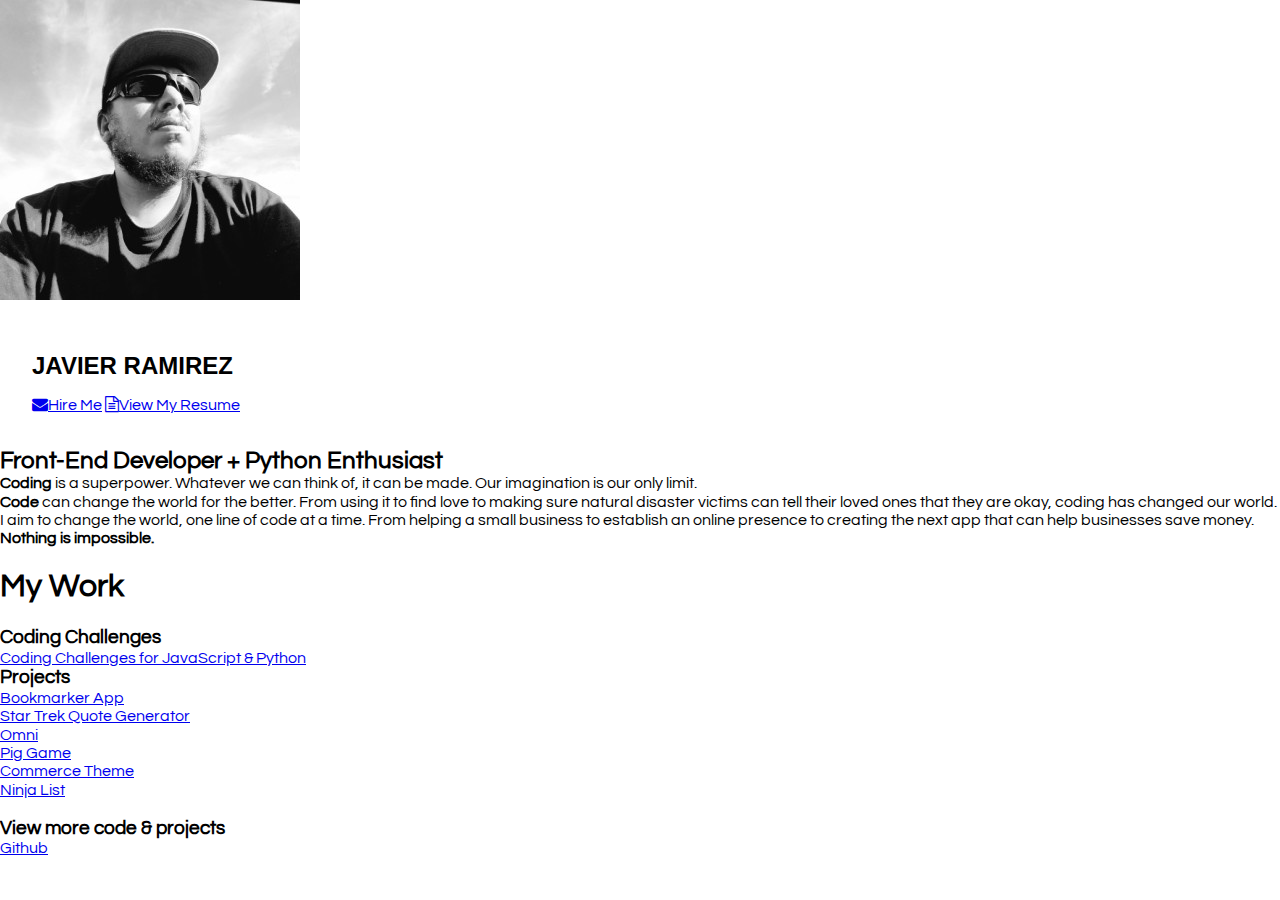
==== index.html @ a60aa667 "Updated View My Resume button with new drive link" ====
<!DOCTYPE html>
<html lang="en">

<head>
    <!-- Global site tag (gtag.js) - Google Analytics -->
    <script async src="https://www.googletagmanager.com/gtag/js?id=UA-90315346-2"></script>
    <script>
        window.dataLayer = window.dataLayer || [];

        function gtag() {
            dataLayer.push(arguments);
        }
        gtag('js', new Date());

        gtag('config', 'UA-90315346-2');
    </script>

    <meta charset="UTF-8">
    <meta name="viewport" content="width=device-width, initial-scale=1.0">
    <meta http-equiv="X-UA-Compatible" content="ie=edge">
    <meta name="description" content="Javier Ramirez's Portfolio website. Enthusiastic Fullstack Developer with a deep love for learning all things programming.">
    <meta name="keywords" content="portfolio, javascript, python, html, css, front-end developer, fullstack developer, fresno, selma, ca">
    <meta name="robots" content="follow">

    <title>Javier Ramirez's Portfolio</title>
    <link rel="shortcut icon"
    href="https://apolloinfinity.github.io/favicon.ico"
    type="image/x-icon" />
    <link rel="stylesheet" href="lib/css/normalize.css">
    <link href="https://fonts.googleapis.com/css?family=Questrial" rel="stylesheet">
    <link href="https://maxcdn.bootstrapcdn.com/font-awesome/4.7.0/css/font-awesome.min.css" rel="stylesheet" integrity="sha384-wvfXpqpZZVQGK6TAh5PVlGOfQNHSoD2xbE+QkPxCAFlNEevoEH3Sl0sibVcOQVnN"
        crossorigin="anonymous">
    <link rel="stylesheet" href="https://code.ionicframework.com/ionicons/2.0.1/css/ionicons.min.css">
    <link rel="stylesheet" href="src/css/app.css">
</head>

<body>
    <div id="grid">
        <div class="about">
            <!-- <h1>Javier Ramirez</h1> -->
            <header id="sub-grid">
                <div class="img-contain">
                    <img src="src/img/me.jpg" alt="">

                </div>
                <div class="info">
                    <h1>Javier Ramirez</h1>
                    <a href="mailto:apollo.infinity88@gmail.com" target="_top">
                        <i class="fa fa-envelope" aria-hidden="true"></i>Hire Me</a>
                    <a href="https://drive.google.com/file/d/19QDh_5QiXsKKDKaJ6Zr1yBKx8p1rsdsd/view?usp=sharing" target="_blank">
                        <i class="fa fa-file-text-o" aria-hidden="true"></i>View My Resume</a>

                </div>

                <div class="main">
                    <h2>Front-End Developer + Python Enthusiast</h2>
                    <p>
                        <strong>Coding</strong> is a superpower. Whatever we can think of, it can be made. Our imagination is our
                        only limit.</p>
                    <p>
                        <strong>Code</strong> can change the world for the better. From using it to find love to making sure natural
                        disaster victims can tell their loved ones that they are okay, coding has changed our world.</p>
                    <p>I aim to change the world, one line of code at a time. From helping a small business to establish an
                        online presence to creating the next app that can help businesses save money.</p>
                    <p>
                        <strong>Nothing is impossible.</strong>
                    </p>
                </div>
            </header>


        </div>
        <div class="projects">
            <!-- <h1>My Projects</h1> -->
            <h1>My Work</h1>

            <h3>Coding Challenges</h3>
            <a href="https://github.com/apolloinfinity/coding-challenges">Coding Challenges for JavaScript &amp; Python</a>
            <br>
            <h3>Projects</h3>
            <ul class="proj">
                <li>
                    <a href="projects/bookmarker/" target="_blank">
                        Bookmarker App
                        <i class="ion-social-html5"></i>
                        <i class="ion-social-css3"></i>
                        <i class="ion-social-javascript"></i>
                    </a>
                </li>
                <li>
                    <a href="projects/quotegenerator/" target="_blank">
                        Star Trek Quote Generator
                        <i class="ion-social-html5"></i>
                        <i class="ion-social-css3"></i>
                        <i class="ion-social-javascript"></i>
                    </a>
                </li>
                <li>
                    <a href="projects/omnifood/" target="_blank">
                        Omni
                        <i class="ion-social-html5"></i>
                        <i class="ion-social-css3"></i>
                        <i class="ion-social-javascript"></i>
                    </a>
                </li>
                <li>
                    <a href="projects/piggame/" target="_blank">
                        Pig Game
                        <i class="ion-social-html5"></i>
                        <i class="ion-social-css3"></i>
                        <i class="ion-social-javascript"></i>
                    </a>
                </li>
                <li>
                    <a href="projects/commerce/" target="_blank">
                        Commerce Theme
                        <i class="ion-social-html5"></i>
                        <i class="ion-social-css3"></i>
                    </a>
                </li>
                <li>
                    <a href="projects/ninjalist//#!/home" target="_blank">
                        Ninja List
                        <i class="ion-social-angular"></i>
                    </a>
                </li>
            </ul>
            <br>
            <h3>View more code &amp; projects</h3>
            <a href="https://github.com/apolloinfinity" target="_blank">Github</a>
        </div>
        <footer>

        </footer>
    </div>

</body>

</html>

<!-- TODO: add Media Queries to make project look good on phone. -->
---- src/css/app.css ----
/**************/
/*CSS Variables */
/**************/
:root {
    --text-color: #474647;
    --blue: #2D7DD2;
    --green: #97CC04;
    --yellow: #EEB902;
    --orange: #F45D01;

    /*Another Color Scheme*/
    --light-blue: #4D9DE0;
    --salmon: #E15554;
    --flower-yellow: #E1BC29;
    --light-green: #3BB273;
    --light-purple: #7768AE;
}

/**************/
/*Defaults */
/**************/
html {
    box-sizing: border-box;
    /* overflow: hidden; */
}

*, *:before, *:after {
    box-sizing: inherit;
    padding:0;
    margin: 0;
}

body {
    /* background-color: var(--light-green); */
    font-family: 'Questrial', sans-serif;
}

div.main-grid {
    display: grid;
    height: 100vh;
    background-color: #fff;
    grid-template-columns: 40% 30% 30%;

}

aside.aside-grid-left {
    display: grid;
    grid-template-rows: repeat(50%);
    grid-gap: 20px;
    /* background-color: var(--nav-bar); */
}

aside.aside-grid-right {
    display: grid;
    grid-template-rows: repeat(50%);
    grid-gap: 20px;
    /* background-color: var(--nav-bar); */
}

main.bg-img {
    /* background-color: var(--salmon); */
    background-image: url('../img/desk.jpeg');
    background-size: cover;
    background-position: center bottom;
}

.left-aside {
    
}
.name {
    /* text-align: center ; */
    padding: 2em;
}

.info {
    background-color: var(--gre?en);
    padding: 2em;
}

.info h1 {
    font-size: 1.5em;
    text-transform: uppercase;
    font-family: 'Montserrat', sans-serif;
    font-weight: 700;
}

.info h1 small {
    color: var(--text-color);
    font-size: 20px;
    font-family: 'Ubuntu', sans-serif;
    font-weight: 500;
}

.info p {
    margin-top: 30px;
    font-size: 1em;
}

.name {
    display: flex;
    /* background-color: var(--yellow); */
    justify-content: flex-start;
    align-items: center;
}
.name img {
    height: 100px;
    width: auto;
    border-radius: 50%;
    /* display: inline-block; */
}

.name h2 {
    margin-left: 25px;
    /* display: inline-block; */
    /* background-color: var(--light-purple); */
}

.top {
    background-color: var(--light-green);
}
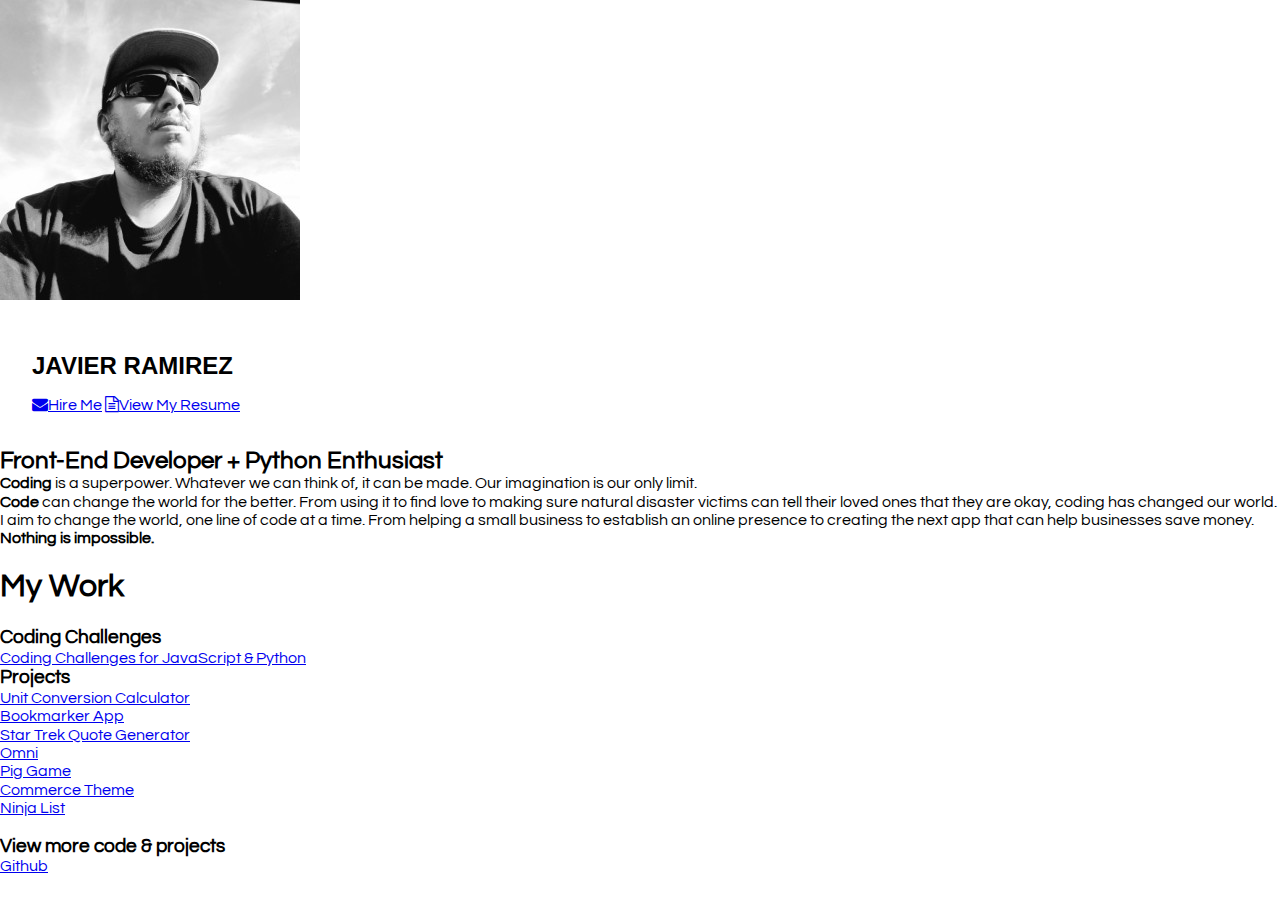
==== commit 680efc85: "Added Unit Conversion Calculator project" ====
--- a/index.html
+++ b/index.html
@@ -23,9 +23,7 @@
     <meta name="robots" content="follow">
 
     <title>Javier Ramirez's Portfolio</title>
-    <link rel="shortcut icon"
-    href="https://apolloinfinity.github.io/favicon.ico"
-    type="image/x-icon" />
+    <link rel="shortcut icon" href="https://apolloinfinity.github.io/favicon.ico" type="image/x-icon" />
     <link rel="stylesheet" href="lib/css/normalize.css">
     <link href="https://fonts.googleapis.com/css?family=Questrial" rel="stylesheet">
     <link href="https://maxcdn.bootstrapcdn.com/font-awesome/4.7.0/css/font-awesome.min.css" rel="stylesheet" integrity="sha384-wvfXpqpZZVQGK6TAh5PVlGOfQNHSoD2xbE+QkPxCAFlNEevoEH3Sl0sibVcOQVnN"
@@ -79,6 +77,14 @@
             <br>
             <h3>Projects</h3>
             <ul class="proj">
+                <li>
+                    <a href="projects/unitconversion/" target="_blank">
+                        Unit Conversion Calculator
+                        <i class="ion-social-html5"></i>
+                        <i class="ion-social-css3"></i>
+                        <i class="ion-social-javascript"></i>
+                    </a>
+                </li>
                 <li>
                     <a href="projects/bookmarker/" target="_blank">
                         Bookmarker App
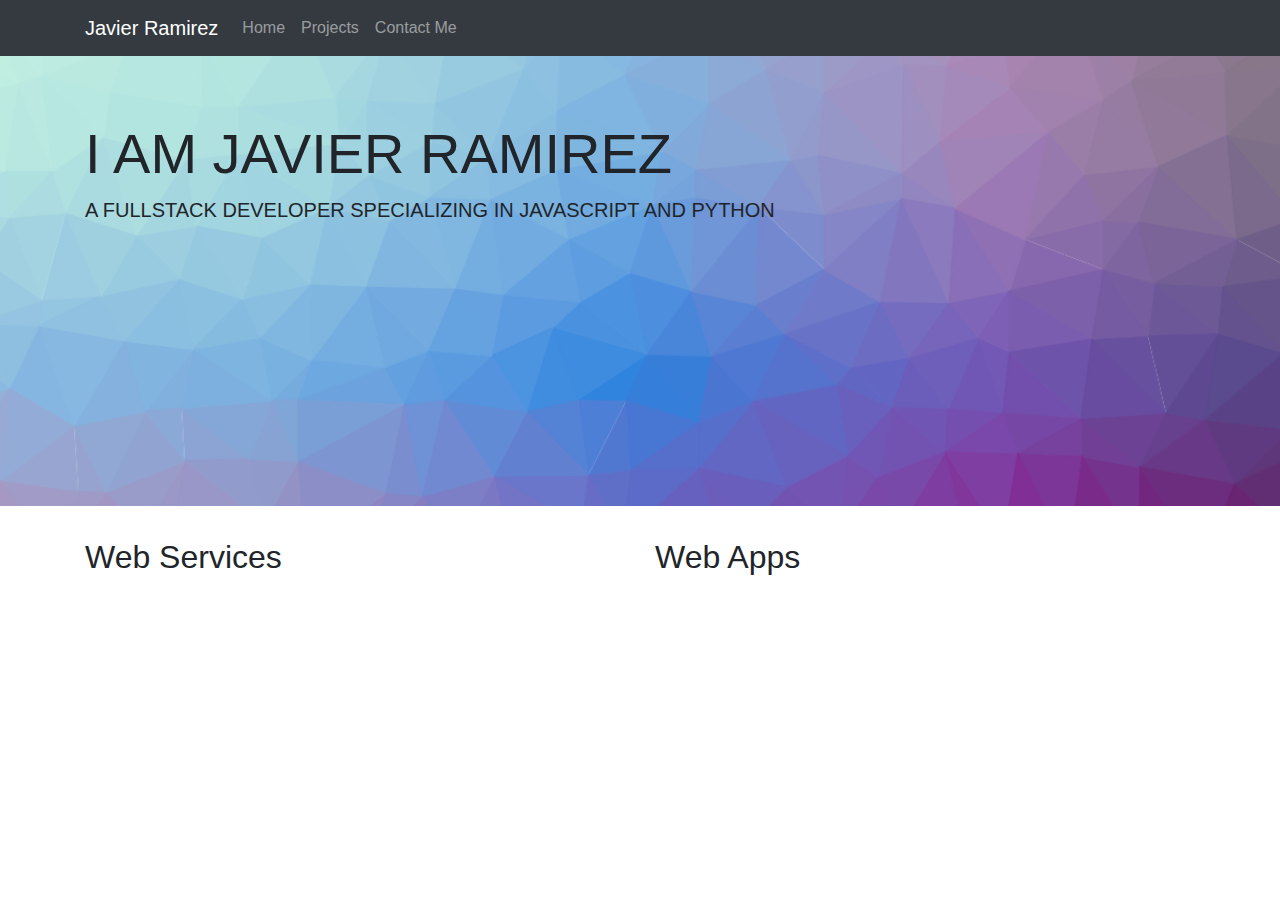
==== commit 0b1e2055: "Decided to use Bootstrap" ====
--- a/index.html
+++ b/index.html
@@ -16,7 +16,7 @@
     </script>
 
     <meta charset="UTF-8">
-    <meta name="viewport" content="width=device-width, initial-scale=1.0">
+    <meta name="viewport" content="width=device-width, initial-scale=1, shrink-to-fit=no">
     <meta http-equiv="X-UA-Compatible" content="ie=edge">
     <meta name="description" content="Javier Ramirez's Portfolio website. Enthusiastic Fullstack Developer with a deep love for learning all things programming.">
     <meta name="keywords" content="portfolio, javascript, python, html, css, front-end developer, fullstack developer, fresno, selma, ca">
@@ -24,122 +24,65 @@
 
     <title>Javier Ramirez's Portfolio</title>
     <link rel="shortcut icon" href="https://apolloinfinity.github.io/favicon.ico" type="image/x-icon" />
-    <link rel="stylesheet" href="lib/css/normalize.css">
-    <link href="https://fonts.googleapis.com/css?family=Questrial" rel="stylesheet">
-    <link href="https://maxcdn.bootstrapcdn.com/font-awesome/4.7.0/css/font-awesome.min.css" rel="stylesheet" integrity="sha384-wvfXpqpZZVQGK6TAh5PVlGOfQNHSoD2xbE+QkPxCAFlNEevoEH3Sl0sibVcOQVnN"
+    <link rel="stylesheet" href="https://maxcdn.bootstrapcdn.com/bootstrap/4.0.0/css/bootstrap.min.css" integrity="sha384-Gn5384xqQ1aoWXA+058RXPxPg6fy4IWvTNh0E263XmFcJlSAwiGgFAW/dAiS6JXm"
         crossorigin="anonymous">
-    <link rel="stylesheet" href="https://code.ionicframework.com/ionicons/2.0.1/css/ionicons.min.css">
+
     <link rel="stylesheet" href="src/css/app.css">
+
 </head>
 
 <body>
-    <div id="grid">
-        <div class="about">
-            <!-- <h1>Javier Ramirez</h1> -->
-            <header id="sub-grid">
-                <div class="img-contain">
-                    <img src="src/img/me.jpg" alt="">
+    <nav class="navbar navbar-expand-lg navbar-dark bg-dark">
+        <div class="container">
+            <a class="navbar-brand" href="#">Javier Ramirez</a>
+            <button class="navbar-toggler" type="button" data-toggle="collapse" data-target="#navbarSupportedContent" aria-controls="navbarSupportedContent"
+                aria-expanded="false" aria-label="Toggle navigation">
+                <span class="navbar-toggler-icon"></span>
+            </button>
 
-                </div>
-                <div class="info">
-                    <h1>Javier Ramirez</h1>
-                    <a href="mailto:apollo.infinity88@gmail.com" target="_top">
-                        <i class="fa fa-envelope" aria-hidden="true"></i>Hire Me</a>
-                    <a href="https://drive.google.com/file/d/19QDh_5QiXsKKDKaJ6Zr1yBKx8p1rsdsd/view?usp=sharing" target="_blank">
-                        <i class="fa fa-file-text-o" aria-hidden="true"></i>View My Resume</a>
+            <div class="collapse navbar-collapse" id="navbarSupportedContent">
+                <ul class="navbar-nav mr-auto">
+                    <li class="nav-item">
+                        <a class="nav-link" href="#">Home</a>
+                    </li>
+                    <li class="nav-item">
+                        <a class="nav-link" href="#">Projects</a>
+                    </li>
+                    <li class="nav-item">
+                        <a class="nav-link" href="#">Contact Me</a>
+                    </li>
+                </ul>
 
-                </div>
+            </div>
+        </div>
+    </nav>
+    <section class="jumbotron jumbotron-fluid bg-hero">
+        <div class="container">
+            <h1 class="display-4 text-uppercase">I am Javier Ramirez</h1>
+            <p class="lead text-uppercase">A Fullstack Developer specializing in JavaScript and Python</p> 
+            <!-- <p class="lead">And an aspiring Data Scientist!</p> -->
+        </div>
+    </section>
+    <section class="container">
+        <div class="about row">
+            <div class="col-md">
+                <h2 class="">Web Services</h2>
+            </div>
 
-                <div class="main">
-                    <h2>Front-End Developer + Python Enthusiast</h2>
-                    <p>
-                        <strong>Coding</strong> is a superpower. Whatever we can think of, it can be made. Our imagination is our
-                        only limit.</p>
-                    <p>
-                        <strong>Code</strong> can change the world for the better. From using it to find love to making sure natural
-                        disaster victims can tell their loved ones that they are okay, coding has changed our world.</p>
-                    <p>I aim to change the world, one line of code at a time. From helping a small business to establish an
-                        online presence to creating the next app that can help businesses save money.</p>
-                    <p>
-                        <strong>Nothing is impossible.</strong>
-                    </p>
-                </div>
-            </header>
+            <div class="col-md">
+                <h2 class="">Web Apps</h2>
+            </div>
+        </div>
+    </section>
 
 
-        </div>
-        <div class="projects">
-            <!-- <h1>My Projects</h1> -->
-            <h1>My Work</h1>
 
-            <h3>Coding Challenges</h3>
-            <a href="https://github.com/apolloinfinity/coding-challenges">Coding Challenges for JavaScript &amp; Python</a>
-            <br>
-            <h3>Projects</h3>
-            <ul class="proj">
-                <li>
-                    <a href="projects/unitconversion/" target="_blank">
-                        Unit Conversion Calculator
-                        <i class="ion-social-html5"></i>
-                        <i class="ion-social-css3"></i>
-                        <i class="ion-social-javascript"></i>
-                    </a>
-                </li>
-                <li>
-                    <a href="projects/bookmarker/" target="_blank">
-                        Bookmarker App
-                        <i class="ion-social-html5"></i>
-                        <i class="ion-social-css3"></i>
-                        <i class="ion-social-javascript"></i>
-                    </a>
-                </li>
-                <li>
-                    <a href="projects/quotegenerator/" target="_blank">
-                        Star Trek Quote Generator
-                        <i class="ion-social-html5"></i>
-                        <i class="ion-social-css3"></i>
-                        <i class="ion-social-javascript"></i>
-                    </a>
-                </li>
-                <li>
-                    <a href="projects/omnifood/" target="_blank">
-                        Omni
-                        <i class="ion-social-html5"></i>
-                        <i class="ion-social-css3"></i>
-                        <i class="ion-social-javascript"></i>
-                    </a>
-                </li>
-                <li>
-                    <a href="projects/piggame/" target="_blank">
-                        Pig Game
-                        <i class="ion-social-html5"></i>
-                        <i class="ion-social-css3"></i>
-                        <i class="ion-social-javascript"></i>
-                    </a>
-                </li>
-                <li>
-                    <a href="projects/commerce/" target="_blank">
-                        Commerce Theme
-                        <i class="ion-social-html5"></i>
-                        <i class="ion-social-css3"></i>
-                    </a>
-                </li>
-                <li>
-                    <a href="projects/ninjalist//#!/home" target="_blank">
-                        Ninja List
-                        <i class="ion-social-angular"></i>
-                    </a>
-                </li>
-            </ul>
-            <br>
-            <h3>View more code &amp; projects</h3>
-            <a href="https://github.com/apolloinfinity" target="_blank">Github</a>
-        </div>
-        <footer>
-
-        </footer>
-    </div>
-
+    <script src="https://code.jquery.com/jquery-3.2.1.slim.min.js" integrity="sha384-KJ3o2DKtIkvYIK3UENzmM7KCkRr/rE9/Qpg6aAZGJwFDMVNA/GpGFF93hXpG5KkN"
+        crossorigin="anonymous"></script>
+    <script src="https://cdnjs.cloudflare.com/ajax/libs/popper.js/1.12.9/umd/popper.min.js" integrity="sha384-ApNbgh9B+Y1QKtv3Rn7W3mgPxhU9K/ScQsAP7hUibX39j7fakFPskvXusvfa0b4Q"
+        crossorigin="anonymous"></script>
+    <script src="https://maxcdn.bootstrapcdn.com/bootstrap/4.0.0/js/bootstrap.min.js" integrity="sha384-JZR6Spejh4U02d8jOt6vLEHfe/JQGiRRSQQxSfFWpi1MquVdAyjUar5+76PVCmYl"
+        crossorigin="anonymous"></script>
 </body>
 
 </html>
--- a/src/css/app.css
+++ b/src/css/app.css
@@ -35,86 +35,8 @@
     font-family: 'Questrial', sans-serif;
 }
 
-div.main-grid {
-    display: grid;
-    height: 100vh;
-    background-color: #fff;
-    grid-template-columns: 40% 30% 30%;
-
-}
-
-aside.aside-grid-left {
-    display: grid;
-    grid-template-rows: repeat(50%);
-    grid-gap: 20px;
-    /* background-color: var(--nav-bar); */
-}
-
-aside.aside-grid-right {
-    display: grid;
-    grid-template-rows: repeat(50%);
-    grid-gap: 20px;
-    /* background-color: var(--nav-bar); */
-}
-
-main.bg-img {
-    /* background-color: var(--salmon); */
-    background-image: url('../img/desk.jpeg');
+.bg-hero {
+    background-image: url('/src/img/cool-background.png');
     background-size: cover;
-    background-position: center bottom;
-}
-
-.left-aside {
-    
-}
-.name {
-    /* text-align: center ; */
-    padding: 2em;
-}
-
-.info {
-    background-color: var(--gre?en);
-    padding: 2em;
-}
-
-.info h1 {
-    font-size: 1.5em;
-    text-transform: uppercase;
-    font-family: 'Montserrat', sans-serif;
-    font-weight: 700;
-}
-
-.info h1 small {
-    color: var(--text-color);
-    font-size: 20px;
-    font-family: 'Ubuntu', sans-serif;
-    font-weight: 500;
-}
-
-.info p {
-    margin-top: 30px;
-    font-size: 1em;
-}
-
-.name {
-    display: flex;
-    /* background-color: var(--yellow); */
-    justify-content: flex-start;
-    align-items: center;
-}
-.name img {
-    height: 100px;
-    width: auto;
-    border-radius: 50%;
-    /* display: inline-block; */
-}
-
-.name h2 {
-    margin-left: 25px;
-    /* display: inline-block; */
-    /* background-color: var(--light-purple); */
-}
-
-.top {
-    background-color: var(--light-green);
+    height: 50vh;
 }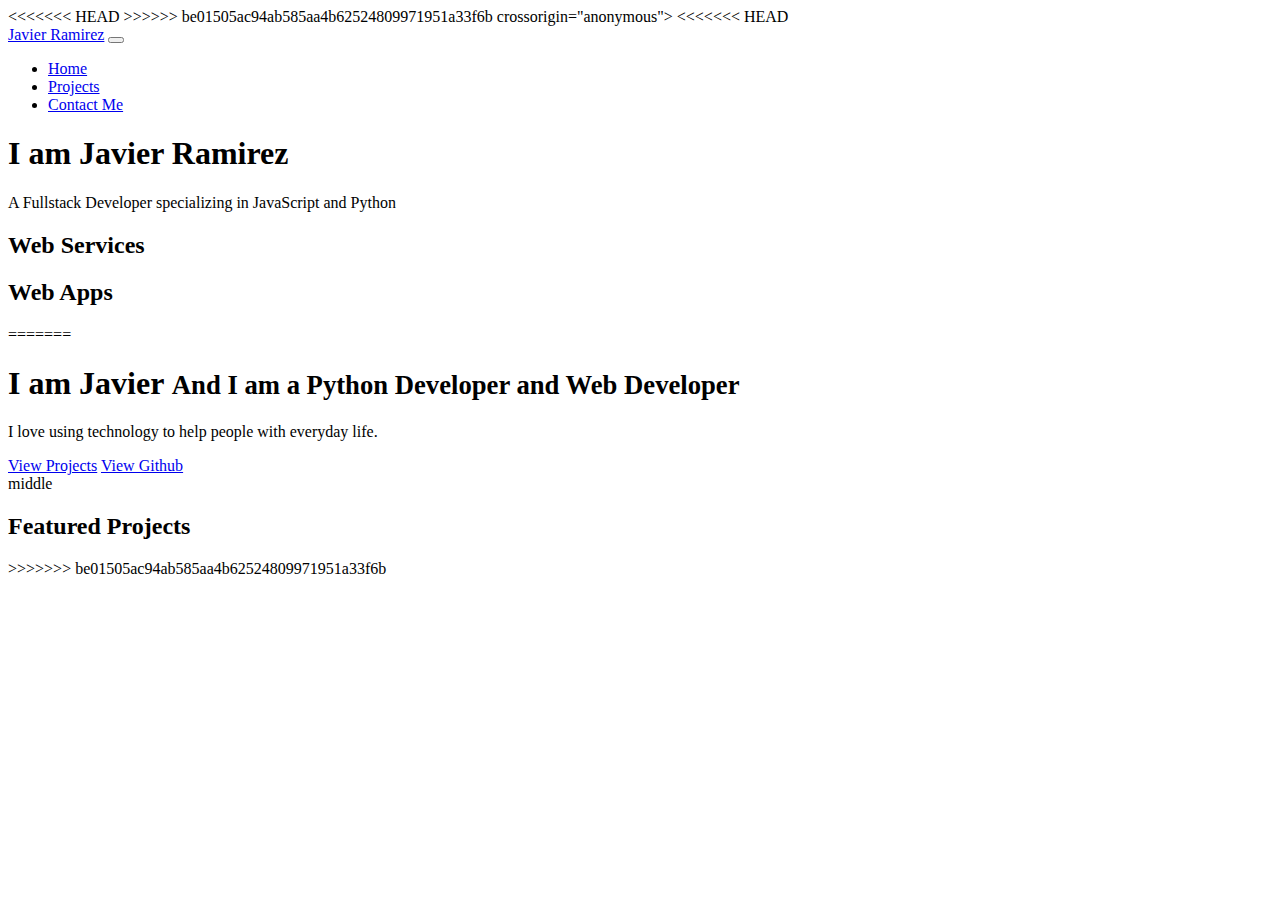
==== commit c7f0f0e5: "Did a git pull to fix error pushing to new-design branch" ====
--- a/index.html
+++ b/index.html
@@ -24,7 +24,13 @@
 
     <title>Javier Ramirez's Portfolio</title>
     <link rel="shortcut icon" href="https://apolloinfinity.github.io/favicon.ico" type="image/x-icon" />
+<<<<<<< HEAD
     <link rel="stylesheet" href="https://maxcdn.bootstrapcdn.com/bootstrap/4.0.0/css/bootstrap.min.css" integrity="sha384-Gn5384xqQ1aoWXA+058RXPxPg6fy4IWvTNh0E263XmFcJlSAwiGgFAW/dAiS6JXm"
+=======
+    <link rel="stylesheet" href="lib/css/normalize.css">
+    <link href="https://fonts.googleapis.com/css?family=Questrial" rel="stylesheet">
+    <link href="https://maxcdn.bootstrapcdn.com/font-awesome/4.7.0/css/font-awesome.min.css" rel="stylesheet" integrity="sha384-wvfXpqpZZVQGK6TAh5PVlGOfQNHSoD2xbE+QkPxCAFlNEevoEH3Sl0sibVcOQVnN"
+>>>>>>> be01505ac94ab585aa4b62524809971951a33f6b
         crossorigin="anonymous">
 
     <link rel="stylesheet" href="src/css/app.css">
@@ -32,6 +38,7 @@
 </head>
 
 <body>
+<<<<<<< HEAD
     <nav class="navbar navbar-expand-lg navbar-dark bg-dark">
         <div class="container">
             <a class="navbar-brand" href="#">Javier Ramirez</a>
@@ -76,6 +83,34 @@
     </section>
 
 
+=======
+    <div class="content-grid">
+        <aside class="content--left">
+            <div class="content--left_text">
+                <h1>I am Javier
+                    <small>And I am a Python Developer and Web Developer</small>
+                </h1>
+                <p>I love using technology to help people with everyday life.</p>
+            </div>
+            <div class="content--left_links">
+                <a href="#" class="btn">View Projects</a>
+                <a href="#" class="btn">View Github</a>
+            </div>
+
+        </aside>
+        <div class="content--middle">
+            middle
+        </div>
+        <aside class="content--right">
+            <div class="content--right_top">
+                
+            </div>
+            <div class="content--right_bottom">
+                <h2>Featured Projects</h2>
+            </div>
+        </aside>
+    </div>
+>>>>>>> be01505ac94ab585aa4b62524809971951a33f6b
 
     <script src="https://code.jquery.com/jquery-3.2.1.slim.min.js" integrity="sha384-KJ3o2DKtIkvYIK3UENzmM7KCkRr/rE9/Qpg6aAZGJwFDMVNA/GpGFF93hXpG5KkN"
         crossorigin="anonymous"></script>
--- a/src/css/app.css
+++ b/src/css/app.css
@@ -1,3 +1,4 @@
+<<<<<<< HEAD
 /**************/
 /*CSS Variables */
 /**************/
@@ -15,17 +16,70 @@
     --light-green: #3BB273;
     --light-purple: #7768AE;
 }
+=======
+/* Root variables */
+:root {
+    --main-c: #7A7978;
+    --second-c: #8DE4FF;
+    --darkblue: #054a91;
+    --green: #7fb069;
+    --yellow: #fcca46;
+    --orange: #f86624;
+    --fuchsia: #d81159;
+    /* 
+    my colors:
+    #7A7978
+    #87CBAC
+    #90FFDC
+    #8DE4FF
+    #8AC4FF
+    */
+}
+
+/**************/
+/*BEM
+.btn: is the block component
+.btn--orange: Modifier that changes the block component
+.btn__price: Element depends on the block element
+
+
+*/
+/**************/
+
+
+
+>>>>>>> be01505ac94ab585aa4b62524809971951a33f6b
 
 /**************/
 /*Defaults */
 /**************/
+<<<<<<< HEAD
 html {
     box-sizing: border-box;
     /* overflow: hidden; */
+=======
+*,
+*::after,
+*::before {
+    margin: 0;
+    padding: 0;
+    box-sizing: inherit;
+}
+
+html {
+    font-size: 62.5%;
+}
+
+
+html {
+    box-sizing: border-box;
+    overflow: hidden;
+>>>>>>> be01505ac94ab585aa4b62524809971951a33f6b
 }
 
 *, *:before, *:after {
     box-sizing: inherit;
+<<<<<<< HEAD
     padding:0;
     margin: 0;
 }
@@ -33,10 +87,50 @@
 body {
     /* background-color: var(--light-green); */
     font-family: 'Questrial', sans-serif;
+=======
+}
+
+body {
+    font-family: 'Questrial', sans-serif;
+    /* padding: 5%; */
+    color: #34495e;
+    text-align: center; /* Temp */
+    /* font-family: 'Lato', sans-serif; */
+    font-weight: 400;
+    font-size: 1.6rem;
+    line-height: 1.7;
+    /* padding: 3rem; */
+    box-sizing: border-box;
+}
+
+.btn:link,
+.btn:visited {
+    background-color: var(--yellow);
+    padding: 1.5rem 2.5rem;
+    margin: 1rem;
+    border-radius: 4rem;
+    text-decoration: none;
+    color: var(--main-c);
+    font-size: 2rem;
+}
+
+
+
+div.content-grid {
+    display: grid;
+    grid-template-columns: repeat(3, 1fr);
+    height: 100vh;
+    /* font-size: 2rem; */
+}
+
+div.content--middle {
+    background-image: /*linear-gradient(rgb(144,255,220, 0.7), rgba(255, 255, 255, 0.5)),*/ url('/src/img/desk.jpeg');
+    background-size: cover;
+>>>>>>> be01505ac94ab585aa4b62524809971951a33f6b
 }
 
 .bg-hero {
     background-image: url('/src/img/cool-background.png');
     background-size: cover;
-    height: 50vh;
+    /* height: 50vh; */
 }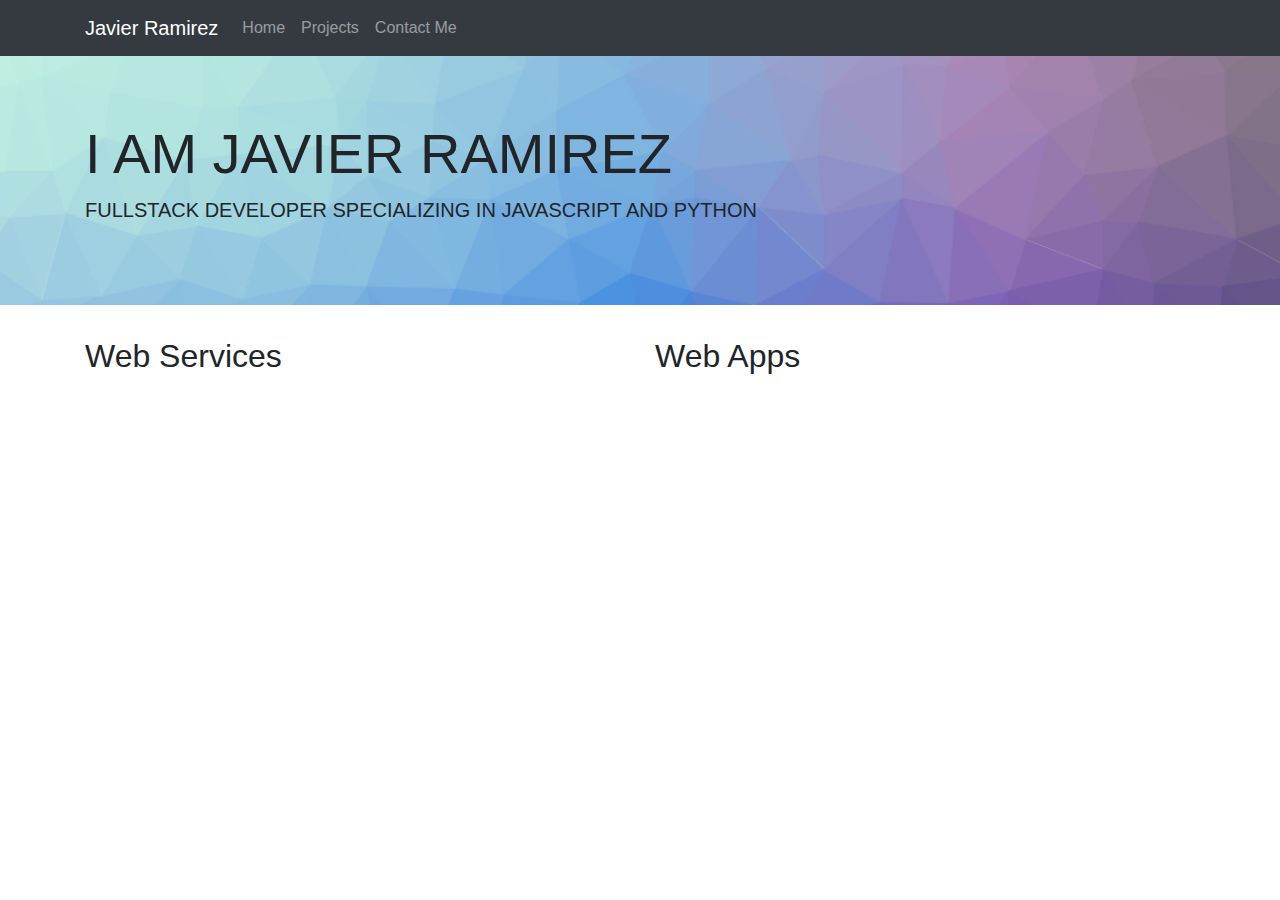
==== commit 7e939220: "Fixed the problem with pushing my code" ====
--- a/index.html
+++ b/index.html
@@ -24,13 +24,7 @@
 
     <title>Javier Ramirez's Portfolio</title>
     <link rel="shortcut icon" href="https://apolloinfinity.github.io/favicon.ico" type="image/x-icon" />
-<<<<<<< HEAD
     <link rel="stylesheet" href="https://maxcdn.bootstrapcdn.com/bootstrap/4.0.0/css/bootstrap.min.css" integrity="sha384-Gn5384xqQ1aoWXA+058RXPxPg6fy4IWvTNh0E263XmFcJlSAwiGgFAW/dAiS6JXm"
-=======
-    <link rel="stylesheet" href="lib/css/normalize.css">
-    <link href="https://fonts.googleapis.com/css?family=Questrial" rel="stylesheet">
-    <link href="https://maxcdn.bootstrapcdn.com/font-awesome/4.7.0/css/font-awesome.min.css" rel="stylesheet" integrity="sha384-wvfXpqpZZVQGK6TAh5PVlGOfQNHSoD2xbE+QkPxCAFlNEevoEH3Sl0sibVcOQVnN"
->>>>>>> be01505ac94ab585aa4b62524809971951a33f6b
         crossorigin="anonymous">
 
     <link rel="stylesheet" href="src/css/app.css">
@@ -38,7 +32,6 @@
 </head>
 
 <body>
-<<<<<<< HEAD
     <nav class="navbar navbar-expand-lg navbar-dark bg-dark">
         <div class="container">
             <a class="navbar-brand" href="#">Javier Ramirez</a>
@@ -66,7 +59,7 @@
     <section class="jumbotron jumbotron-fluid bg-hero">
         <div class="container">
             <h1 class="display-4 text-uppercase">I am Javier Ramirez</h1>
-            <p class="lead text-uppercase">A Fullstack Developer specializing in JavaScript and Python</p> 
+            <p class="lead text-uppercase">Fullstack Developer specializing in JavaScript and Python</p> 
             <!-- <p class="lead">And an aspiring Data Scientist!</p> -->
         </div>
     </section>
@@ -83,34 +76,6 @@
     </section>
 
 
-=======
-    <div class="content-grid">
-        <aside class="content--left">
-            <div class="content--left_text">
-                <h1>I am Javier
-                    <small>And I am a Python Developer and Web Developer</small>
-                </h1>
-                <p>I love using technology to help people with everyday life.</p>
-            </div>
-            <div class="content--left_links">
-                <a href="#" class="btn">View Projects</a>
-                <a href="#" class="btn">View Github</a>
-            </div>
-
-        </aside>
-        <div class="content--middle">
-            middle
-        </div>
-        <aside class="content--right">
-            <div class="content--right_top">
-                
-            </div>
-            <div class="content--right_bottom">
-                <h2>Featured Projects</h2>
-            </div>
-        </aside>
-    </div>
->>>>>>> be01505ac94ab585aa4b62524809971951a33f6b
 
     <script src="https://code.jquery.com/jquery-3.2.1.slim.min.js" integrity="sha384-KJ3o2DKtIkvYIK3UENzmM7KCkRr/rE9/Qpg6aAZGJwFDMVNA/GpGFF93hXpG5KkN"
         crossorigin="anonymous"></script>
--- a/src/css/app.css
+++ b/src/css/app.css
@@ -1,4 +1,3 @@
-<<<<<<< HEAD
 /**************/
 /*CSS Variables */
 /**************/
@@ -16,70 +15,17 @@
     --light-green: #3BB273;
     --light-purple: #7768AE;
 }
-=======
-/* Root variables */
-:root {
-    --main-c: #7A7978;
-    --second-c: #8DE4FF;
-    --darkblue: #054a91;
-    --green: #7fb069;
-    --yellow: #fcca46;
-    --orange: #f86624;
-    --fuchsia: #d81159;
-    /* 
-    my colors:
-    #7A7978
-    #87CBAC
-    #90FFDC
-    #8DE4FF
-    #8AC4FF
-    */
-}
-
-/**************/
-/*BEM
-.btn: is the block component
-.btn--orange: Modifier that changes the block component
-.btn__price: Element depends on the block element
-
-
-*/
-/**************/
-
-
-
->>>>>>> be01505ac94ab585aa4b62524809971951a33f6b
 
 /**************/
 /*Defaults */
 /**************/
-<<<<<<< HEAD
 html {
     box-sizing: border-box;
     /* overflow: hidden; */
-=======
-*,
-*::after,
-*::before {
-    margin: 0;
-    padding: 0;
-    box-sizing: inherit;
-}
-
-html {
-    font-size: 62.5%;
-}
-
-
-html {
-    box-sizing: border-box;
-    overflow: hidden;
->>>>>>> be01505ac94ab585aa4b62524809971951a33f6b
 }
 
 *, *:before, *:after {
     box-sizing: inherit;
-<<<<<<< HEAD
     padding:0;
     margin: 0;
 }
@@ -87,46 +33,6 @@
 body {
     /* background-color: var(--light-green); */
     font-family: 'Questrial', sans-serif;
-=======
-}
-
-body {
-    font-family: 'Questrial', sans-serif;
-    /* padding: 5%; */
-    color: #34495e;
-    text-align: center; /* Temp */
-    /* font-family: 'Lato', sans-serif; */
-    font-weight: 400;
-    font-size: 1.6rem;
-    line-height: 1.7;
-    /* padding: 3rem; */
-    box-sizing: border-box;
-}
-
-.btn:link,
-.btn:visited {
-    background-color: var(--yellow);
-    padding: 1.5rem 2.5rem;
-    margin: 1rem;
-    border-radius: 4rem;
-    text-decoration: none;
-    color: var(--main-c);
-    font-size: 2rem;
-}
-
-
-
-div.content-grid {
-    display: grid;
-    grid-template-columns: repeat(3, 1fr);
-    height: 100vh;
-    /* font-size: 2rem; */
-}
-
-div.content--middle {
-    background-image: /*linear-gradient(rgb(144,255,220, 0.7), rgba(255, 255, 255, 0.5)),*/ url('/src/img/desk.jpeg');
-    background-size: cover;
->>>>>>> be01505ac94ab585aa4b62524809971951a33f6b
 }
 
 .bg-hero {
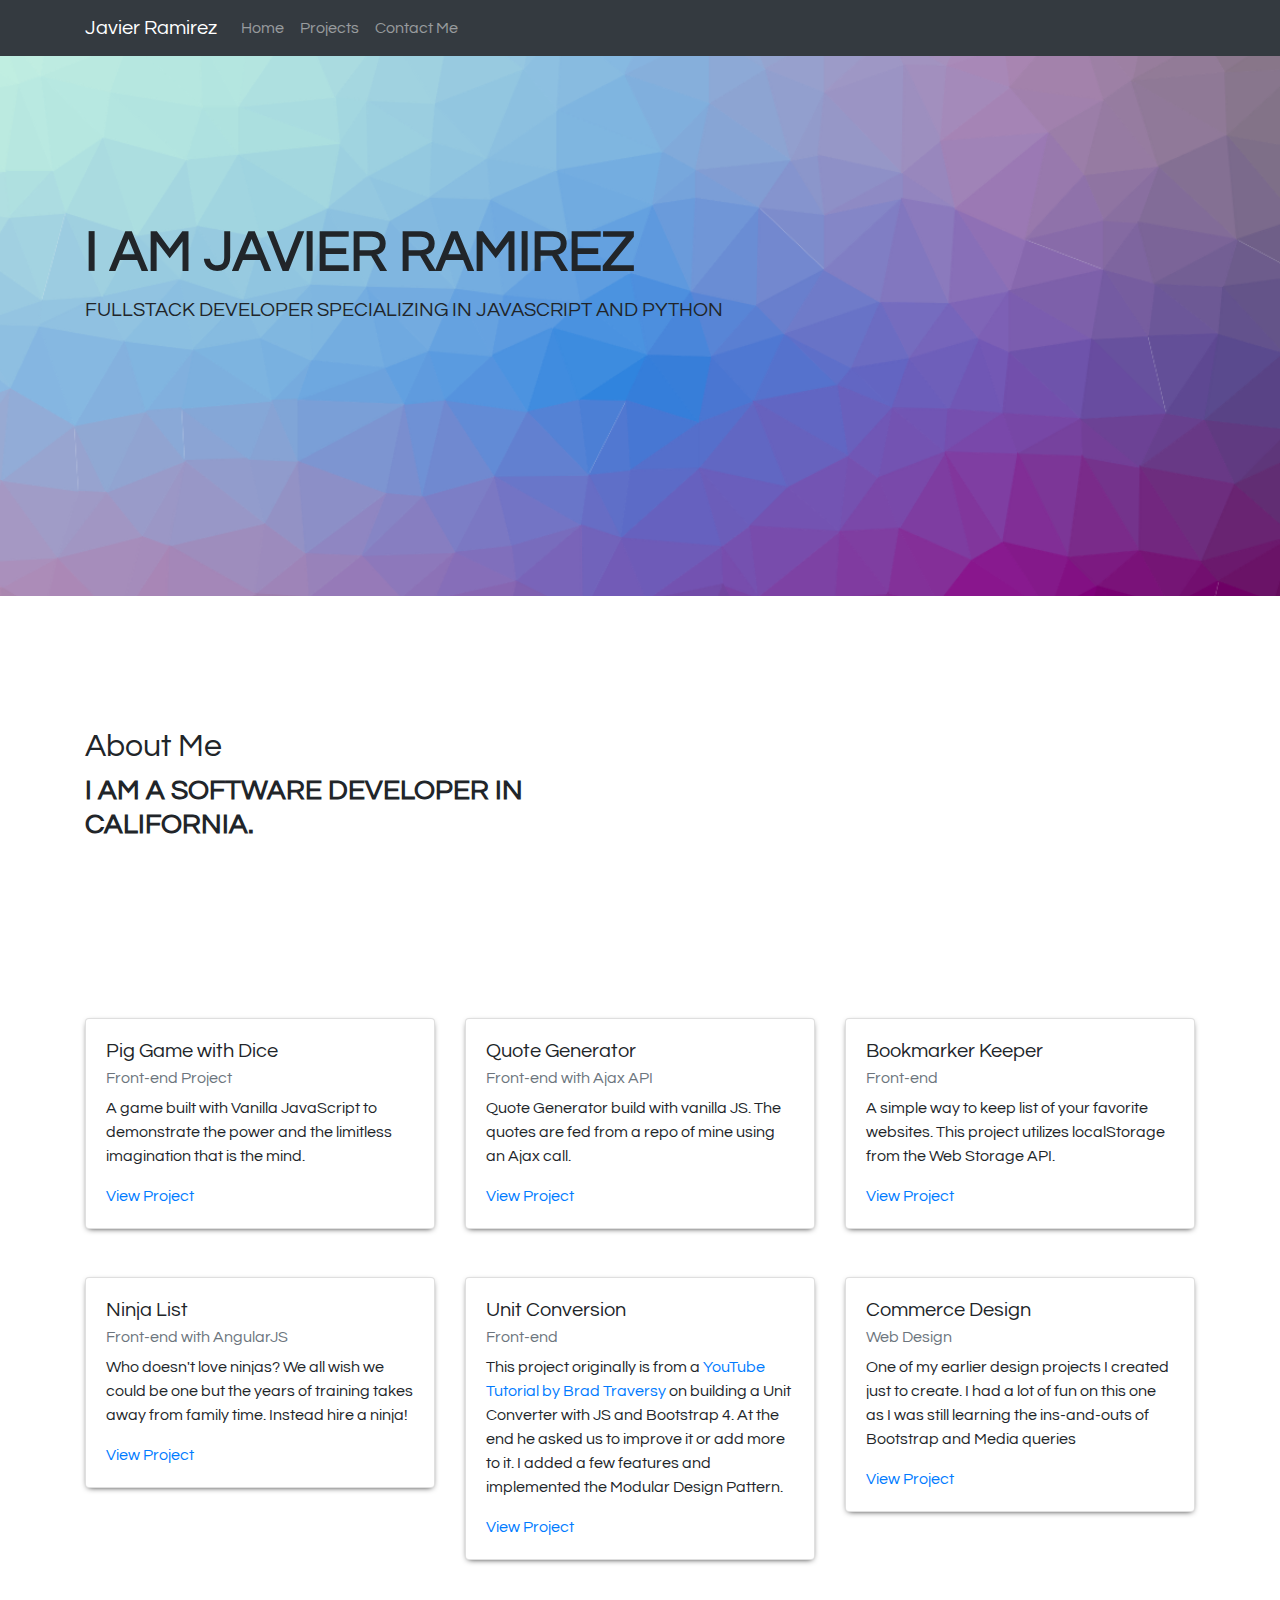
==== commit 735cee77: "Added some tech logos and I am improving the about me part of my page" ====
--- a/index.html
+++ b/index.html
@@ -26,6 +26,7 @@
     <link rel="shortcut icon" href="https://apolloinfinity.github.io/favicon.ico" type="image/x-icon" />
     <link rel="stylesheet" href="https://maxcdn.bootstrapcdn.com/bootstrap/4.0.0/css/bootstrap.min.css" integrity="sha384-Gn5384xqQ1aoWXA+058RXPxPg6fy4IWvTNh0E263XmFcJlSAwiGgFAW/dAiS6JXm"
         crossorigin="anonymous">
+    <link href="https://fonts.googleapis.com/css?family=Questrial" rel="stylesheet">
 
     <link rel="stylesheet" href="src/css/app.css">
 
@@ -58,20 +59,96 @@
     </nav>
     <section class="jumbotron jumbotron-fluid bg-hero">
         <div class="container">
-            <h1 class="display-4 text-uppercase">I am Javier Ramirez</h1>
-            <p class="lead text-uppercase">Fullstack Developer specializing in JavaScript and Python</p> 
+            <h1 class="display-4 text-uppercase font-weight-bold">I am Javier Ramirez</h1>
+            <p class="lead text-uppercase">Fullstack Developer specializing in JavaScript and Python</p>
             <!-- <p class="lead">And an aspiring Data Scientist!</p> -->
         </div>
     </section>
     <section class="container">
         <div class="about row">
-            <div class="col-md">
-                <h2 class="">Web Services</h2>
+            <div class="col-md-6 col-sm-12">
+                <div>
+                    <h2 class="">About Me</h2>
+                    <h3 class="text-uppercase font-weight-bold ">I am a software developer in California.</h3>
+                </div>
+
+            </div>
+            <div class="col-md-6">
+                <h2>&nbsp;</h2>
+                <p></p>
             </div>
 
-            <div class="col-md">
-                <h2 class="">Web Apps</h2>
+        </div>
+        <div class="clearfix"></div>
+        <div class="projects row">
+            <div class="col-md-4 mt-5">
+                <div class="card card-custom">
+                    <div class="card-body">
+                        <h5 class="card-title">Pig Game with Dice</h5>
+                        <h6 class="card-subtitle mb-2 text-muted">Front-end Project</h6>
+                        <p class="card-text">A game built with Vanilla JavaScript to demonstrate the power and the limitless imagination that
+                            is the mind.</p>
+                        <a href="https://apolloinfinity.github.io/projects/piggame/" class="card-link">View Project</a>
+                    </div>
+                </div>
             </div>
+
+            <div class="col-md-4 mt-5">
+                <div class="card card-custom">
+                    <div class="card-body">
+                        <h5 class="card-title">Quote Generator</h5>
+                        <h6 class="card-subtitle mb-2 text-muted">Front-end with Ajax API</h6>
+                        <p class="card-text">Quote Generator build with vanilla JS. The quotes are fed from a repo of mine using an Ajax call.
+                            </p>
+                        <a href="https://apolloinfinity.github.io/projects/quotegenerator/" class="card-link">View Project</a>
+                    </div>
+                </div>
+            </div>
+
+            <div class="col-md-4 mt-5">
+                <div class="card card-custom">
+                    <div class="card-body">
+                        <h5 class="card-title">Bookmarker Keeper</h5>
+                        <h6 class="card-subtitle mb-2 text-muted">Front-end</h6>
+                        <p class="card-text">A simple way to keep list of your favorite websites. This project utilizes localStorage from the Web Storage API.</p>
+                        <a href="https://apolloinfinity.github.io/projects/bookmarker/" class="card-link">View Project</a>
+                    </div>
+                </div>
+            </div>
+
+            <div class="col-md-4 mt-5">
+                <div class="card card-custom bg-custom-blue">
+                    <div class="card-body">
+                        <h5 class="card-title">Ninja List</h5>
+                        <h6 class="card-subtitle mb-2 text-muted">Front-end with AngularJS</h6>
+                        <p class="card-text">Who doesn't love ninjas? We all wish we could be one but the years of training takes away from family time. Instead hire a ninja!</p>
+                        <a href="https://apolloinfinity.github.io/projects/ninjalist//#!/home" class="card-link">View Project</a>
+                    </div>
+                </div>
+            </div>
+
+            <div class="col-md-4 mt-5">
+                <div class="card card-custom bg-custom-blue">
+                    <div class="card-body">
+                        <h5 class="card-title">Unit Conversion</h5>
+                        <h6 class="card-subtitle mb-2 text-muted">Front-end</h6>
+                        <p class="card-text">This project originally is from a <a href="https://www.youtube.com/watch?v=7l-ZAuU8TXc&t=3s">YouTube Tutorial by Brad Traversy</a> on building a Unit Converter with JS and Bootstrap 4. At the end he asked us to improve it or add more to it. I added a few features and implemented the Modular Design Pattern.</p>
+                        <a href="https://apolloinfinity.github.io/projects/unitconversion/" class="card-link">View Project</a>
+                    </div>
+                </div>
+            </div>
+
+            <div class="col-md-4 mt-5">
+                <div class="card card-custom bg-custom-blue">
+                    <div class="card-body">
+                        <h5 class="card-title">Commerce Design</h5>
+                        <h6 class="card-subtitle mb-2 text-muted">Web Design</h6>
+                        <p class="card-text">One of my earlier design projects I created just to create. I had a lot of fun on this one as I was still learning the ins-and-outs of Bootstrap and Media queries</p>
+                        <a href="https://apolloinfinity.github.io/projects/commerce/" class="card-link">View Project</a>
+                    </div>
+                </div>
+            </div>
+
         </div>
     </section>
 
--- a/src/css/app.css
+++ b/src/css/app.css
@@ -1,13 +1,15 @@
 /**************/
+
 /*CSS Variables */
+
 /**************/
+
 :root {
     --text-color: #474647;
     --blue: #2D7DD2;
     --green: #97CC04;
     --yellow: #EEB902;
     --orange: #F45D01;
-
     /*Another Color Scheme*/
     --light-blue: #4D9DE0;
     --salmon: #E15554;
@@ -17,16 +19,21 @@
 }
 
 /**************/
+
 /*Defaults */
+
 /**************/
+
 html {
     box-sizing: border-box;
     /* overflow: hidden; */
 }
 
-*, *:before, *:after {
+*,
+*:before,
+*:after {
     box-sizing: inherit;
-    padding:0;
+    padding: 0;
     margin: 0;
 }
 
@@ -35,8 +42,39 @@
     font-family: 'Questrial', sans-serif;
 }
 
+/* .bg-custom-blue {
+    background-color: var(--light-green);
+ } */
+
+.row {
+    padding: 3.75rem 0;
+}
+
 .bg-hero {
     background-image: url('/src/img/cool-background.png');
     background-size: cover;
-    /* height: 50vh; */
+    height: 60vh;
+}
+
+.bg-hero .container {
+    padding-top: 100px;
+}
+
+@media only screen and (max-width: 575.98px) {
+    .bg-hero {
+        height: 100%;
+    }
+    .bg-hero .container {
+        padding-top: inherit;
+    }
+}
+
+.about {
+    padding-top: 100px;
+}
+
+.card-custom {
+    -webkit-box-shadow: 0px 2px 6px -3px rgba(0,0,0,1);
+-moz-box-shadow: 0px 2px 6px -3px rgba(0,0,0,1);
+box-shadow: 0px 2px 6px -3px rgba(0,0,0,1);
 }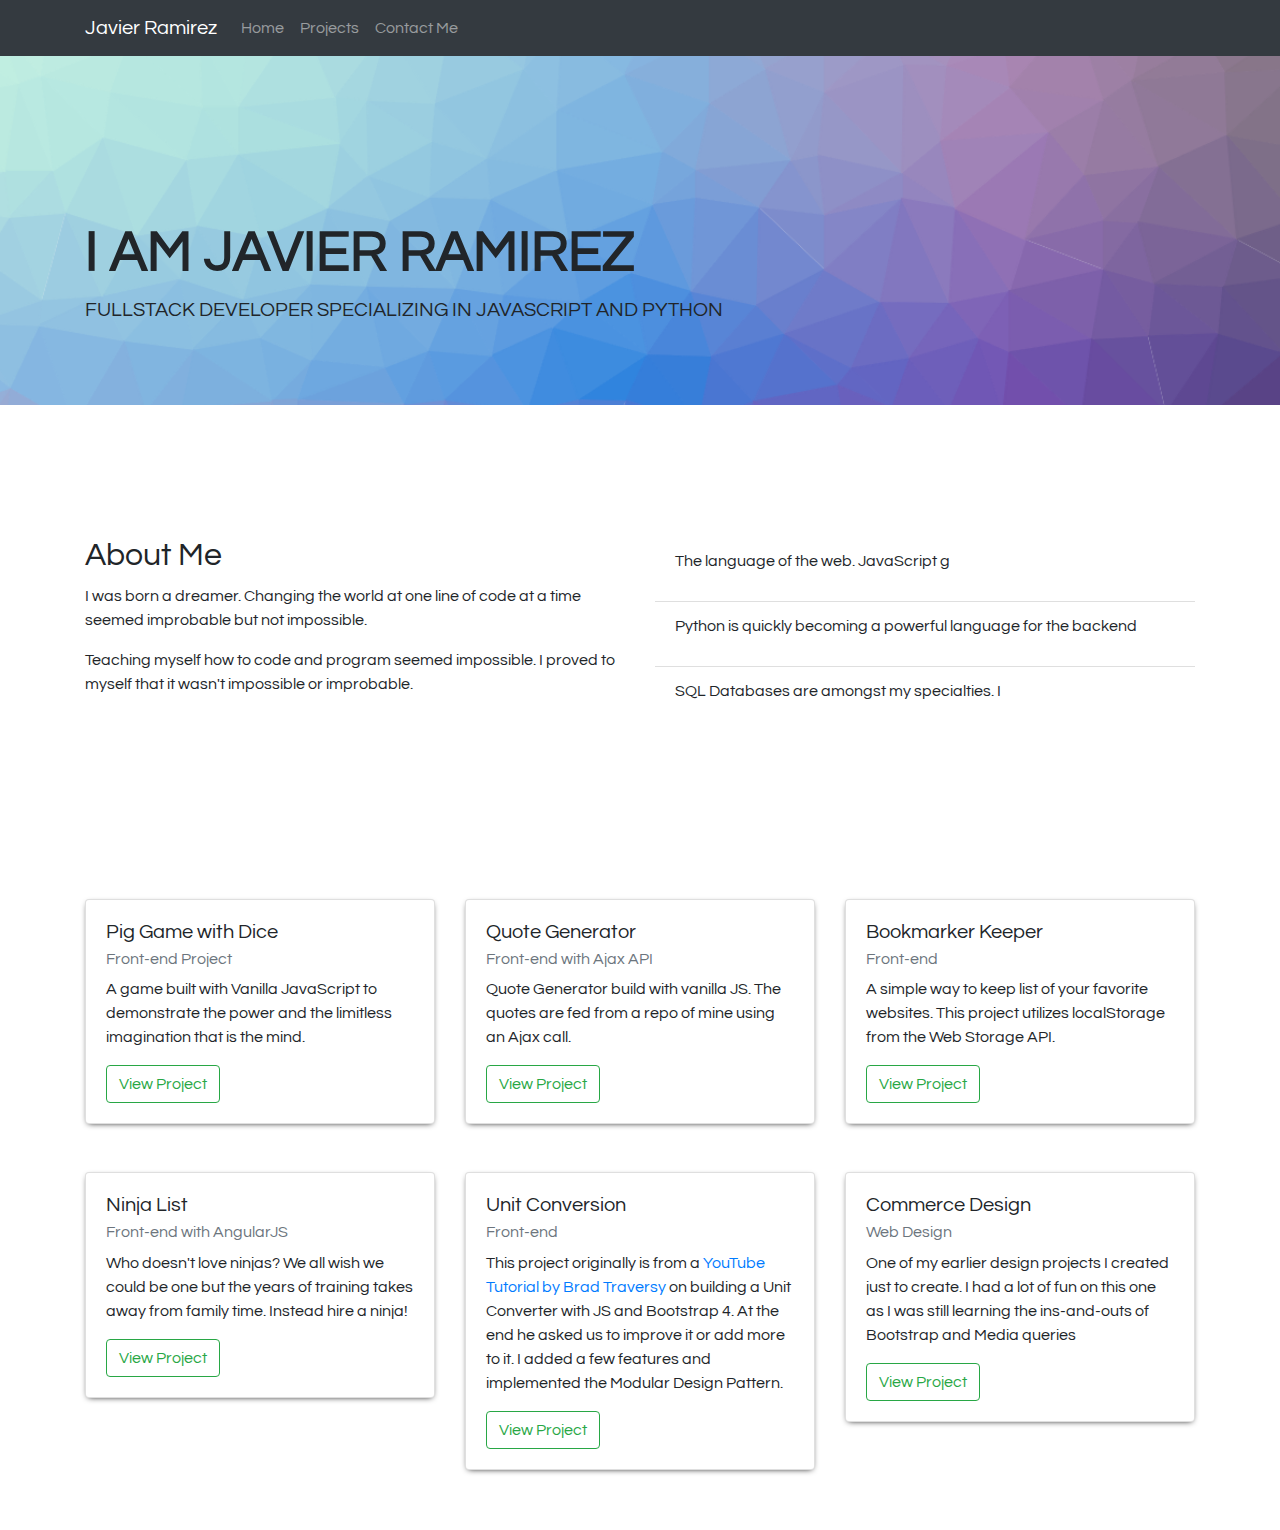
==== commit f739d392: "Adding changes" ====
--- a/index.html
+++ b/index.html
@@ -25,6 +25,8 @@
     <title>Javier Ramirez's Portfolio</title>
     <link rel="shortcut icon" href="https://apolloinfinity.github.io/favicon.ico" type="image/x-icon" />
     <link rel="stylesheet" href="https://maxcdn.bootstrapcdn.com/bootstrap/4.0.0/css/bootstrap.min.css" integrity="sha384-Gn5384xqQ1aoWXA+058RXPxPg6fy4IWvTNh0E263XmFcJlSAwiGgFAW/dAiS6JXm"
+        crossorigin="anonymous">
+    <link rel="stylesheet" href="https://use.fontawesome.com/releases/v5.0.13/css/all.css" integrity="sha384-DNOHZ68U8hZfKXOrtjWvjxusGo9WQnrNx2sqG0tfsghAvtVlRW3tvkXWZh58N9jp"
         crossorigin="anonymous">
     <link href="https://fonts.googleapis.com/css?family=Questrial" rel="stylesheet">
 
@@ -66,16 +68,35 @@
     </section>
     <section class="container">
         <div class="about row">
+
             <div class="col-md-6 col-sm-12">
                 <div>
                     <h2 class="">About Me</h2>
-                    <h3 class="text-uppercase font-weight-bold ">I am a software developer in California.</h3>
+                    <p>I was born a dreamer. Changing the world at one line of code at a time seemed improbable but not impossible.</p>
+                    <p>Teaching myself how to code and program seemed impossible. I proved to myself that it wasn't impossible
+                        or improbable.</p>
+                    <p></p>
                 </div>
 
             </div>
+
             <div class="col-md-6">
-                <h2>&nbsp;</h2>
-                <p></p>
+                <ul class="list-group list-group-flush custom-group">
+                    <li class="list-group-item">
+                        <i class="fab fa-js"></i>
+                        <p>The language of the web. JavaScript g</p>
+                    </li>
+                    <li class="list-group-item">
+                        <i class="fab fa-python"></i>
+                        <p>Python is quickly becoming a powerful language for the backend</p>
+                    </li>
+                    <li class="list-group-item">
+                        <i class="fas fa-database"></i>
+                        <p>SQL Databases are amongst my specialties. I </p>
+                    </li>
+                    
+                </ul>
+                
             </div>
 
         </div>
@@ -88,7 +109,7 @@
                         <h6 class="card-subtitle mb-2 text-muted">Front-end Project</h6>
                         <p class="card-text">A game built with Vanilla JavaScript to demonstrate the power and the limitless imagination that
                             is the mind.</p>
-                        <a href="https://apolloinfinity.github.io/projects/piggame/" class="card-link">View Project</a>
+                        <a href="https://apolloinfinity.github.io/projects/piggame/" class="btn btn-outline-success">View Project</a>
                     </div>
                 </div>
             </div>
@@ -99,8 +120,8 @@
                         <h5 class="card-title">Quote Generator</h5>
                         <h6 class="card-subtitle mb-2 text-muted">Front-end with Ajax API</h6>
                         <p class="card-text">Quote Generator build with vanilla JS. The quotes are fed from a repo of mine using an Ajax call.
-                            </p>
-                        <a href="https://apolloinfinity.github.io/projects/quotegenerator/" class="card-link">View Project</a>
+                        </p>
+                        <a href="https://apolloinfinity.github.io/projects/quotegenerator/" class="btn btn-outline-success">View Project</a>
                     </div>
                 </div>
             </div>
@@ -110,8 +131,9 @@
                     <div class="card-body">
                         <h5 class="card-title">Bookmarker Keeper</h5>
                         <h6 class="card-subtitle mb-2 text-muted">Front-end</h6>
-                        <p class="card-text">A simple way to keep list of your favorite websites. This project utilizes localStorage from the Web Storage API.</p>
-                        <a href="https://apolloinfinity.github.io/projects/bookmarker/" class="card-link">View Project</a>
+                        <p class="card-text">A simple way to keep list of your favorite websites. This project utilizes localStorage from the
+                            Web Storage API.</p>
+                        <a href="https://apolloinfinity.github.io/projects/bookmarker/" class="btn btn-outline-success">View Project</a>
                     </div>
                 </div>
             </div>
@@ -121,8 +143,9 @@
                     <div class="card-body">
                         <h5 class="card-title">Ninja List</h5>
                         <h6 class="card-subtitle mb-2 text-muted">Front-end with AngularJS</h6>
-                        <p class="card-text">Who doesn't love ninjas? We all wish we could be one but the years of training takes away from family time. Instead hire a ninja!</p>
-                        <a href="https://apolloinfinity.github.io/projects/ninjalist//#!/home" class="card-link">View Project</a>
+                        <p class="card-text">Who doesn't love ninjas? We all wish we could be one but the years of training takes away from family
+                            time. Instead hire a ninja!</p>
+                        <a href="https://apolloinfinity.github.io/projects/ninjalist//#!/home" class="btn btn-outline-success">View Project</a>
                     </div>
                 </div>
             </div>
@@ -132,8 +155,11 @@
                     <div class="card-body">
                         <h5 class="card-title">Unit Conversion</h5>
                         <h6 class="card-subtitle mb-2 text-muted">Front-end</h6>
-                        <p class="card-text">This project originally is from a <a href="https://www.youtube.com/watch?v=7l-ZAuU8TXc&t=3s">YouTube Tutorial by Brad Traversy</a> on building a Unit Converter with JS and Bootstrap 4. At the end he asked us to improve it or add more to it. I added a few features and implemented the Modular Design Pattern.</p>
-                        <a href="https://apolloinfinity.github.io/projects/unitconversion/" class="card-link">View Project</a>
+                        <p class="card-text">This project originally is from a
+                            <a href="https://www.youtube.com/watch?v=7l-ZAuU8TXc&t=3s">YouTube Tutorial by Brad Traversy</a> on building a Unit Converter with JS and Bootstrap 4. At
+                            the end he asked us to improve it or add more to it. I added a few features and implemented the
+                            Modular Design Pattern.</p>
+                        <a href="https://apolloinfinity.github.io/projects/unitconversion/" class="btn btn-outline-success">View Project</a>
                     </div>
                 </div>
             </div>
@@ -143,8 +169,9 @@
                     <div class="card-body">
                         <h5 class="card-title">Commerce Design</h5>
                         <h6 class="card-subtitle mb-2 text-muted">Web Design</h6>
-                        <p class="card-text">One of my earlier design projects I created just to create. I had a lot of fun on this one as I was still learning the ins-and-outs of Bootstrap and Media queries</p>
-                        <a href="https://apolloinfinity.github.io/projects/commerce/" class="card-link">View Project</a>
+                        <p class="card-text">One of my earlier design projects I created just to create. I had a lot of fun on this one as I was
+                            still learning the ins-and-outs of Bootstrap and Media queries</p>
+                        <a href="https://apolloinfinity.github.io/projects/commerce/" class="btn btn-outline-success">View Project</a>
                     </div>
                 </div>
             </div>
--- a/src/css/app.css
+++ b/src/css/app.css
@@ -53,7 +53,7 @@
 .bg-hero {
     background-image: url('/src/img/cool-background.png');
     background-size: cover;
-    height: 60vh;
+    /* height: 60vh; */
 }
 
 .bg-hero .container {
@@ -77,4 +77,8 @@
     -webkit-box-shadow: 0px 2px 6px -3px rgba(0,0,0,1);
 -moz-box-shadow: 0px 2px 6px -3px rgba(0,0,0,1);
 box-shadow: 0px 2px 6px -3px rgba(0,0,0,1);
+}
+
+.custom-group li i {
+    font-size: 2rem;
 }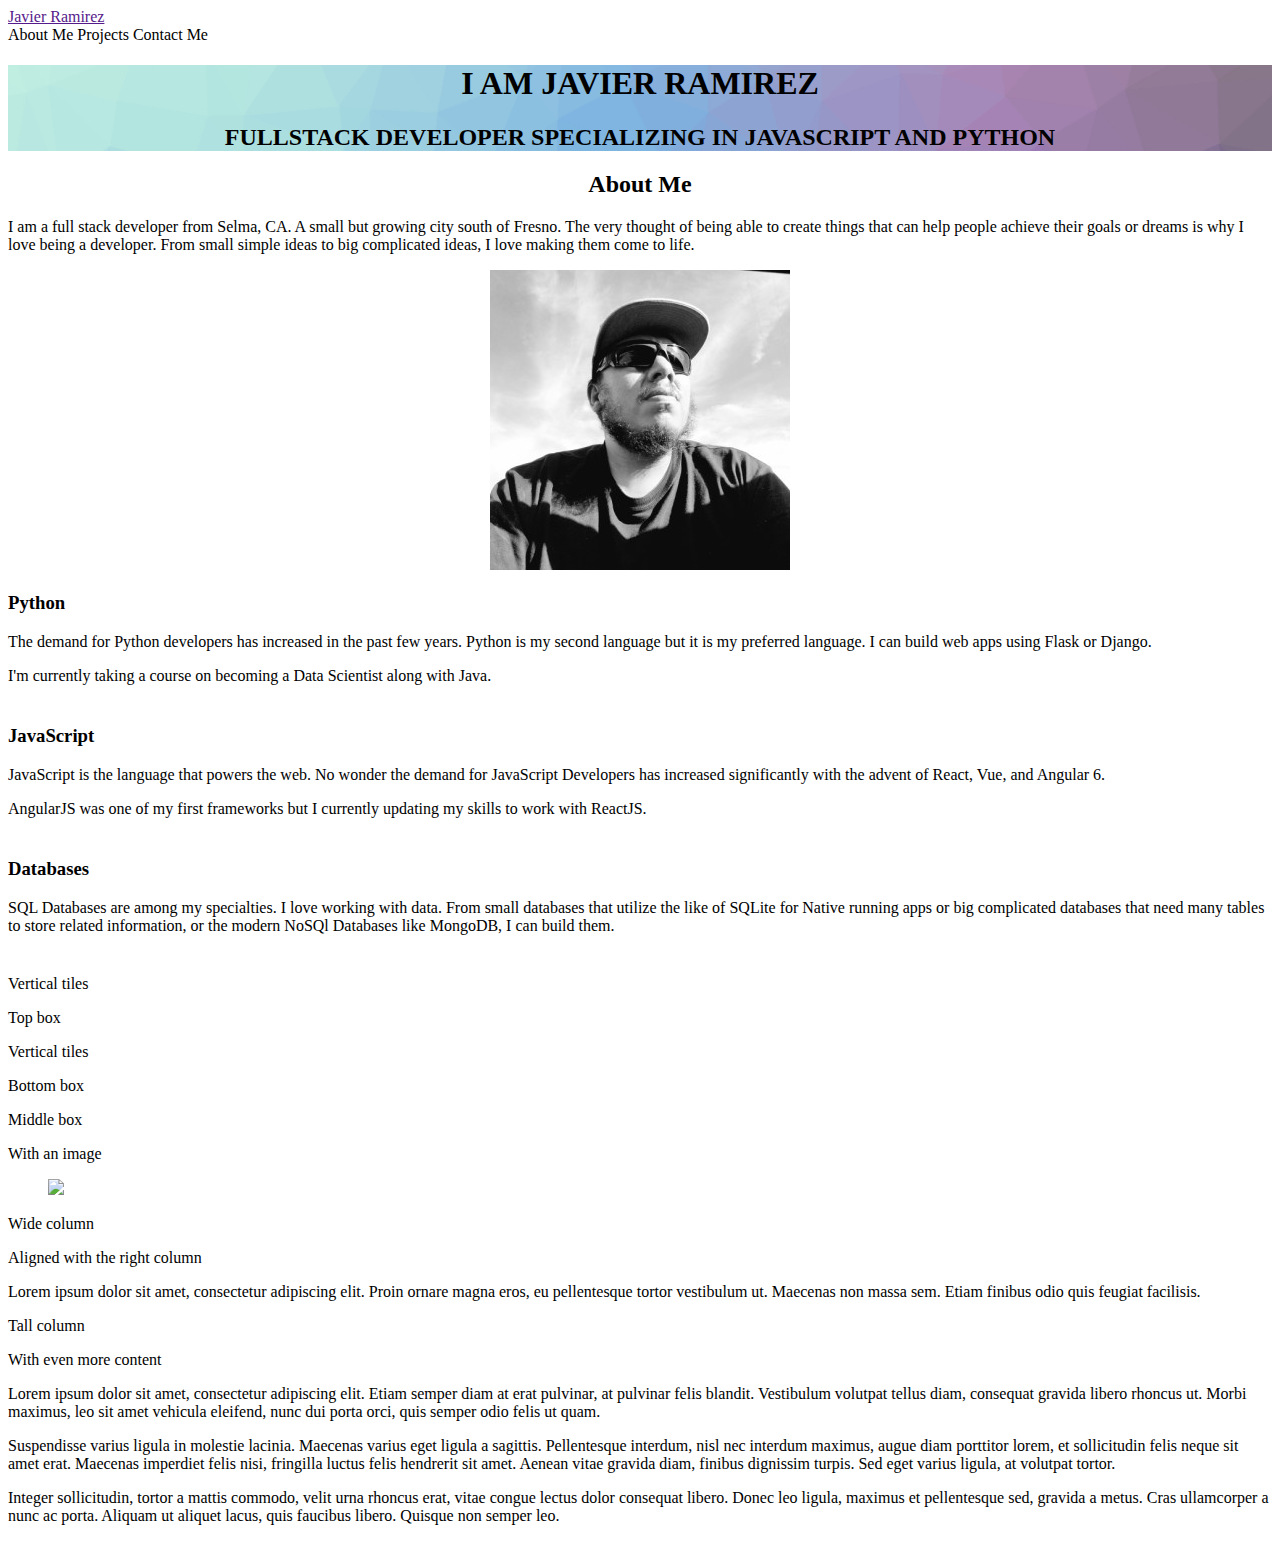
==== commit 45d746c0: "I am using Bulma CSS. Framework is perfect for my website" ====
--- a/index.html
+++ b/index.html
@@ -24,8 +24,7 @@
 
     <title>Javier Ramirez's Portfolio</title>
     <link rel="shortcut icon" href="https://apolloinfinity.github.io/favicon.ico" type="image/x-icon" />
-    <link rel="stylesheet" href="https://maxcdn.bootstrapcdn.com/bootstrap/4.0.0/css/bootstrap.min.css" integrity="sha384-Gn5384xqQ1aoWXA+058RXPxPg6fy4IWvTNh0E263XmFcJlSAwiGgFAW/dAiS6JXm"
-        crossorigin="anonymous">
+    <link rel="stylesheet" href="https://cdnjs.cloudflare.com/ajax/libs/bulma/0.7.1/css/bulma.min.css">
     <link rel="stylesheet" href="https://use.fontawesome.com/releases/v5.0.13/css/all.css" integrity="sha384-DNOHZ68U8hZfKXOrtjWvjxusGo9WQnrNx2sqG0tfsghAvtVlRW3tvkXWZh58N9jp"
         crossorigin="anonymous">
     <link href="https://fonts.googleapis.com/css?family=Questrial" rel="stylesheet">
@@ -35,158 +34,192 @@
 </head>
 
 <body>
-    <nav class="navbar navbar-expand-lg navbar-dark bg-dark">
+    <nav class="navbar is-fixed-top is-dark" role="navigation" aria-label="main navigation">
         <div class="container">
-            <a class="navbar-brand" href="#">Javier Ramirez</a>
-            <button class="navbar-toggler" type="button" data-toggle="collapse" data-target="#navbarSupportedContent" aria-controls="navbarSupportedContent"
-                aria-expanded="false" aria-label="Toggle navigation">
-                <span class="navbar-toggler-icon"></span>
-            </button>
-
-            <div class="collapse navbar-collapse" id="navbarSupportedContent">
-                <ul class="navbar-nav mr-auto">
-                    <li class="nav-item">
-                        <a class="nav-link" href="#">Home</a>
-                    </li>
-                    <li class="nav-item">
-                        <a class="nav-link" href="#">Projects</a>
-                    </li>
-                    <li class="nav-item">
-                        <a class="nav-link" href="#">Contact Me</a>
-                    </li>
-                </ul>
-
-            </div>
-        </div>
+            <div class="navbar-brand">
+                <!-- navbar items, navbar burger... -->
+                <div class="navbar-brand">
+                    <a href="" class="navbar-item">Javier Ramirez</a>
+                </div>
+                <a role="button" class="navbar-burger" aria-label="menu" aria-expanded="false">
+                    <span aria-hidden="true"></span>
+                    <span aria-hidden="true"></span>
+                    <span aria-hidden="true"></span>
+                </a>
+
+            </div>
+            <div class="navbar-menu">
+                <!-- navbar start, navbar end -->
+                <div class="navbar-end">
+                    <a class="navbar-item">
+                        About Me
+                    </a>
+                    <a class="navbar-item">
+                        Projects
+                    </a>
+                    <a class="navbar-item">
+                        Contact Me
+                    </a>
+                </div>
+
+            </div>
+        </div>
+
     </nav>
-    <section class="jumbotron jumbotron-fluid bg-hero">
+    <section class="hero bg-hero is-medium is-bold">
+        <div class="hero-body">
+            <div class="container text-center">
+                <h1 class="title">
+                    I AM JAVIER RAMIREZ
+                </h1>
+                <h2 class="subtitle">
+                    FULLSTACK DEVELOPER SPECIALIZING IN JAVASCRIPT AND PYTHON
+                </h2>
+            </div>
+        </div>
+    </section>
+
+    <section class="section" id="about">
         <div class="container">
-            <h1 class="display-4 text-uppercase font-weight-bold">I am Javier Ramirez</h1>
-            <p class="lead text-uppercase">Fullstack Developer specializing in JavaScript and Python</p>
-            <!-- <p class="lead">And an aspiring Data Scientist!</p> -->
+            <div class="columns">
+                <div class="column text-center">
+                    <h2 class="title">About Me</h2>
+                    <p class="text-left">I am a full stack developer from Selma, CA. A small but growing city south of Fresno. The very thought
+                        of being able to create things that can help people achieve their goals or dreams is why I love being
+                        a developer. From small simple ideas to big complicated ideas, I love making them come to life.</p>
+                    <img src="src/img/me.jpg" alt="" class="">
+                </div>
+                <div class="column">
+                    <div class="media media-custom">
+                        <div class="media-left">
+                            <i class="fab fa-python has-text-link"></i>
+                        </div>
+                        <div class="media-content">
+                            <div class="content">
+                                <h3>Python</h3>
+                                <p>The demand for Python developers has increased in the past few years. Python is my second
+                                    language but it is my preferred language. I can build web apps using Flask or Django.</p>
+                                <p>I'm currently taking a course on becoming a Data Scientist along with Java.</p>
+                            </div>
+
+                        </div>
+
+
+                    </div>
+                    <div class="">
+                        <div class="media media-custom">
+                            <div class="media-left">
+                                <i class="fab fa-js-square has-text-warning"></i>
+                            </div>
+                            <div class="media-content">
+                                <div class="content">
+                                    <h3>JavaScript</h3>
+                                    <p>JavaScript is the language that powers the web. No wonder the demand for JavaScript Developers
+                                        has increased significantly with the advent of React, Vue, and Angular 6.</p>
+                                    <p>AngularJS was one of my first frameworks but I currently updating my skills to work with
+                                        ReactJS.
+                                    </p>
+                                </div>
+
+                            </div>
+                        </div>
+
+
+                    </div>
+                    <div class="">
+                        <div class="media media-custom">
+                            <div class="media-left">
+                                <i class="fas fa-database has-text-danger"></i>
+                            </div>
+                            <div class="media-content">
+                                <div class="content">
+                                    <h3>Databases</h3>
+                                    <p>SQL Databases are among my specialties. I love working with data. From small databases
+                                        that utilize the like of SQLite for Native running apps or big complicated databases
+                                        that need many tables to store related information, or the modern NoSQl Databases
+                                        like MongoDB, I can build them.</p>
+                                </div>
+
+                            </div>
+                        </div>
+
+                    </div>
+                </div>
+
+            </div>
         </div>
     </section>
-    <section class="container">
-        <div class="about row">
-
-            <div class="col-md-6 col-sm-12">
-                <div>
-                    <h2 class="">About Me</h2>
-                    <p>I was born a dreamer. Changing the world at one line of code at a time seemed improbable but not impossible.</p>
-                    <p>Teaching myself how to code and program seemed impossible. I proved to myself that it wasn't impossible
-                        or improbable.</p>
-                    <p></p>
-                </div>
-
-            </div>
-
-            <div class="col-md-6">
-                <ul class="list-group list-group-flush custom-group">
-                    <li class="list-group-item">
-                        <i class="fab fa-js"></i>
-                        <p>The language of the web. JavaScript g</p>
-                    </li>
-                    <li class="list-group-item">
-                        <i class="fab fa-python"></i>
-                        <p>Python is quickly becoming a powerful language for the backend</p>
-                    </li>
-                    <li class="list-group-item">
-                        <i class="fas fa-database"></i>
-                        <p>SQL Databases are amongst my specialties. I </p>
-                    </li>
-                    
-                </ul>
-                
-            </div>
-
-        </div>
-        <div class="clearfix"></div>
-        <div class="projects row">
-            <div class="col-md-4 mt-5">
-                <div class="card card-custom">
-                    <div class="card-body">
-                        <h5 class="card-title">Pig Game with Dice</h5>
-                        <h6 class="card-subtitle mb-2 text-muted">Front-end Project</h6>
-                        <p class="card-text">A game built with Vanilla JavaScript to demonstrate the power and the limitless imagination that
-                            is the mind.</p>
-                        <a href="https://apolloinfinity.github.io/projects/piggame/" class="btn btn-outline-success">View Project</a>
-                    </div>
-                </div>
-            </div>
-
-            <div class="col-md-4 mt-5">
-                <div class="card card-custom">
-                    <div class="card-body">
-                        <h5 class="card-title">Quote Generator</h5>
-                        <h6 class="card-subtitle mb-2 text-muted">Front-end with Ajax API</h6>
-                        <p class="card-text">Quote Generator build with vanilla JS. The quotes are fed from a repo of mine using an Ajax call.
-                        </p>
-                        <a href="https://apolloinfinity.github.io/projects/quotegenerator/" class="btn btn-outline-success">View Project</a>
-                    </div>
-                </div>
-            </div>
-
-            <div class="col-md-4 mt-5">
-                <div class="card card-custom">
-                    <div class="card-body">
-                        <h5 class="card-title">Bookmarker Keeper</h5>
-                        <h6 class="card-subtitle mb-2 text-muted">Front-end</h6>
-                        <p class="card-text">A simple way to keep list of your favorite websites. This project utilizes localStorage from the
-                            Web Storage API.</p>
-                        <a href="https://apolloinfinity.github.io/projects/bookmarker/" class="btn btn-outline-success">View Project</a>
-                    </div>
-                </div>
-            </div>
-
-            <div class="col-md-4 mt-5">
-                <div class="card card-custom bg-custom-blue">
-                    <div class="card-body">
-                        <h5 class="card-title">Ninja List</h5>
-                        <h6 class="card-subtitle mb-2 text-muted">Front-end with AngularJS</h6>
-                        <p class="card-text">Who doesn't love ninjas? We all wish we could be one but the years of training takes away from family
-                            time. Instead hire a ninja!</p>
-                        <a href="https://apolloinfinity.github.io/projects/ninjalist//#!/home" class="btn btn-outline-success">View Project</a>
-                    </div>
-                </div>
-            </div>
-
-            <div class="col-md-4 mt-5">
-                <div class="card card-custom bg-custom-blue">
-                    <div class="card-body">
-                        <h5 class="card-title">Unit Conversion</h5>
-                        <h6 class="card-subtitle mb-2 text-muted">Front-end</h6>
-                        <p class="card-text">This project originally is from a
-                            <a href="https://www.youtube.com/watch?v=7l-ZAuU8TXc&t=3s">YouTube Tutorial by Brad Traversy</a> on building a Unit Converter with JS and Bootstrap 4. At
-                            the end he asked us to improve it or add more to it. I added a few features and implemented the
-                            Modular Design Pattern.</p>
-                        <a href="https://apolloinfinity.github.io/projects/unitconversion/" class="btn btn-outline-success">View Project</a>
-                    </div>
-                </div>
-            </div>
-
-            <div class="col-md-4 mt-5">
-                <div class="card card-custom bg-custom-blue">
-                    <div class="card-body">
-                        <h5 class="card-title">Commerce Design</h5>
-                        <h6 class="card-subtitle mb-2 text-muted">Web Design</h6>
-                        <p class="card-text">One of my earlier design projects I created just to create. I had a lot of fun on this one as I was
-                            still learning the ins-and-outs of Bootstrap and Media queries</p>
-                        <a href="https://apolloinfinity.github.io/projects/commerce/" class="btn btn-outline-success">View Project</a>
-                    </div>
-                </div>
-            </div>
-
-        </div>
+
+    <section class="section">
+        <div class="container">
+            <div class="tile is-ancestor">
+                <div class="tile is-vertical is-8">
+                    <div class="tile">
+                        <div class="tile is-parent is-vertical">
+                            <article class="tile is-child box">
+                                <p class="title">Vertical tiles</p>
+                                <p class="subtitle">Top box</p>
+                            </article>
+                            <article class="tile is-child box">
+                                <p class="title">Vertical tiles</p>
+                                <p class="subtitle">Bottom box</p>
+                            </article>
+                        </div>
+                        <div class="tile is-parent">
+                            <article class="tile is-child box">
+                                <p class="title">Middle box</p>
+                                <p class="subtitle">With an image</p>
+                                <figure class="image is-4by3">
+                                    <img src="https://bulma.io/images/placeholders/640x480.png">
+                                </figure>
+                            </article>
+                        </div>
+                    </div>
+                    <div class="tile is-parent">
+                        <article class="tile is-child box">
+                            <p class="title">Wide column</p>
+                            <p class="subtitle">Aligned with the right column</p>
+                            <div class="content">
+                                <p>Lorem ipsum dolor sit amet, consectetur adipiscing elit. Proin ornare magna eros, eu pellentesque
+                                    tortor vestibulum ut. Maecenas non massa sem. Etiam finibus odio quis feugiat facilisis.</p>
+                            </div>
+                        </article>
+                    </div>
+                </div>
+                <div class="tile is-parent">
+                    <article class="tile is-child box">
+                        <div class="content">
+                            <p class="title">Tall column</p>
+                            <p class="subtitle">With even more content</p>
+                            <div class="content">
+                                <p>Lorem ipsum dolor sit amet, consectetur adipiscing elit. Etiam semper diam at erat pulvinar,
+                                    at pulvinar felis blandit. Vestibulum volutpat tellus diam, consequat gravida libero
+                                    rhoncus ut. Morbi maximus, leo sit amet vehicula eleifend, nunc dui porta orci, quis
+                                    semper odio felis ut quam.</p>
+                                <p>Suspendisse varius ligula in molestie lacinia. Maecenas varius eget ligula a sagittis. Pellentesque
+                                    interdum, nisl nec interdum maximus, augue diam porttitor lorem, et sollicitudin felis
+                                    neque sit amet erat. Maecenas imperdiet felis nisi, fringilla luctus felis hendrerit
+                                    sit amet. Aenean vitae gravida diam, finibus dignissim turpis. Sed eget varius ligula,
+                                    at volutpat tortor.</p>
+                                <p>Integer sollicitudin, tortor a mattis commodo, velit urna rhoncus erat, vitae congue lectus
+                                    dolor consequat libero. Donec leo ligula, maximus et pellentesque sed, gravida a metus.
+                                    Cras ullamcorper a nunc ac porta. Aliquam ut aliquet lacus, quis faucibus libero. Quisque
+                                    non semper leo.</p>
+                            </div>
+                        </div>
+                    </article>
+                </div>
+            </div>
+        </div>
+        </div>
+
     </section>
 
 
 
     <script src="https://code.jquery.com/jquery-3.2.1.slim.min.js" integrity="sha384-KJ3o2DKtIkvYIK3UENzmM7KCkRr/rE9/Qpg6aAZGJwFDMVNA/GpGFF93hXpG5KkN"
         crossorigin="anonymous"></script>
-    <script src="https://cdnjs.cloudflare.com/ajax/libs/popper.js/1.12.9/umd/popper.min.js" integrity="sha384-ApNbgh9B+Y1QKtv3Rn7W3mgPxhU9K/ScQsAP7hUibX39j7fakFPskvXusvfa0b4Q"
-        crossorigin="anonymous"></script>
-    <script src="https://maxcdn.bootstrapcdn.com/bootstrap/4.0.0/js/bootstrap.min.js" integrity="sha384-JZR6Spejh4U02d8jOt6vLEHfe/JQGiRRSQQxSfFWpi1MquVdAyjUar5+76PVCmYl"
-        crossorigin="anonymous"></script>
+
 </body>
 
 </html>
--- a/src/css/app.css
+++ b/src/css/app.css
@@ -24,10 +24,10 @@
 
 /**************/
 
-html {
+/* html {
     box-sizing: border-box;
     /* overflow: hidden; */
-}
+/* }
 
 *,
 *:before,
@@ -35,19 +35,27 @@
     box-sizing: inherit;
     padding: 0;
     margin: 0;
-}
+} */ */
 
 body {
     /* background-color: var(--light-green); */
     font-family: 'Questrial', sans-serif;
 }
 
-/* .bg-custom-blue {
-    background-color: var(--light-green);
- } */
+.text-center {
+    text-align: center;
+}
 
-.row {
-    padding: 3.75rem 0;
+.text-right {
+    text-align: right;
+}
+
+.text-left {
+    text-align: left;
+}
+
+i {
+    font-size: 3.5rem;
 }
 
 .bg-hero {
@@ -56,29 +64,6 @@
     /* height: 60vh; */
 }
 
-.bg-hero .container {
-    padding-top: 100px;
-}
-
-@media only screen and (max-width: 575.98px) {
-    .bg-hero {
-        height: 100%;
-    }
-    .bg-hero .container {
-        padding-top: inherit;
-    }
-}
-
-.about {
-    padding-top: 100px;
-}
-
-.card-custom {
-    -webkit-box-shadow: 0px 2px 6px -3px rgba(0,0,0,1);
--moz-box-shadow: 0px 2px 6px -3px rgba(0,0,0,1);
-box-shadow: 0px 2px 6px -3px rgba(0,0,0,1);
-}
-
-.custom-group li i {
-    font-size: 2rem;
+.media-custom {
+    margin-bottom: 2.5rem;
 }